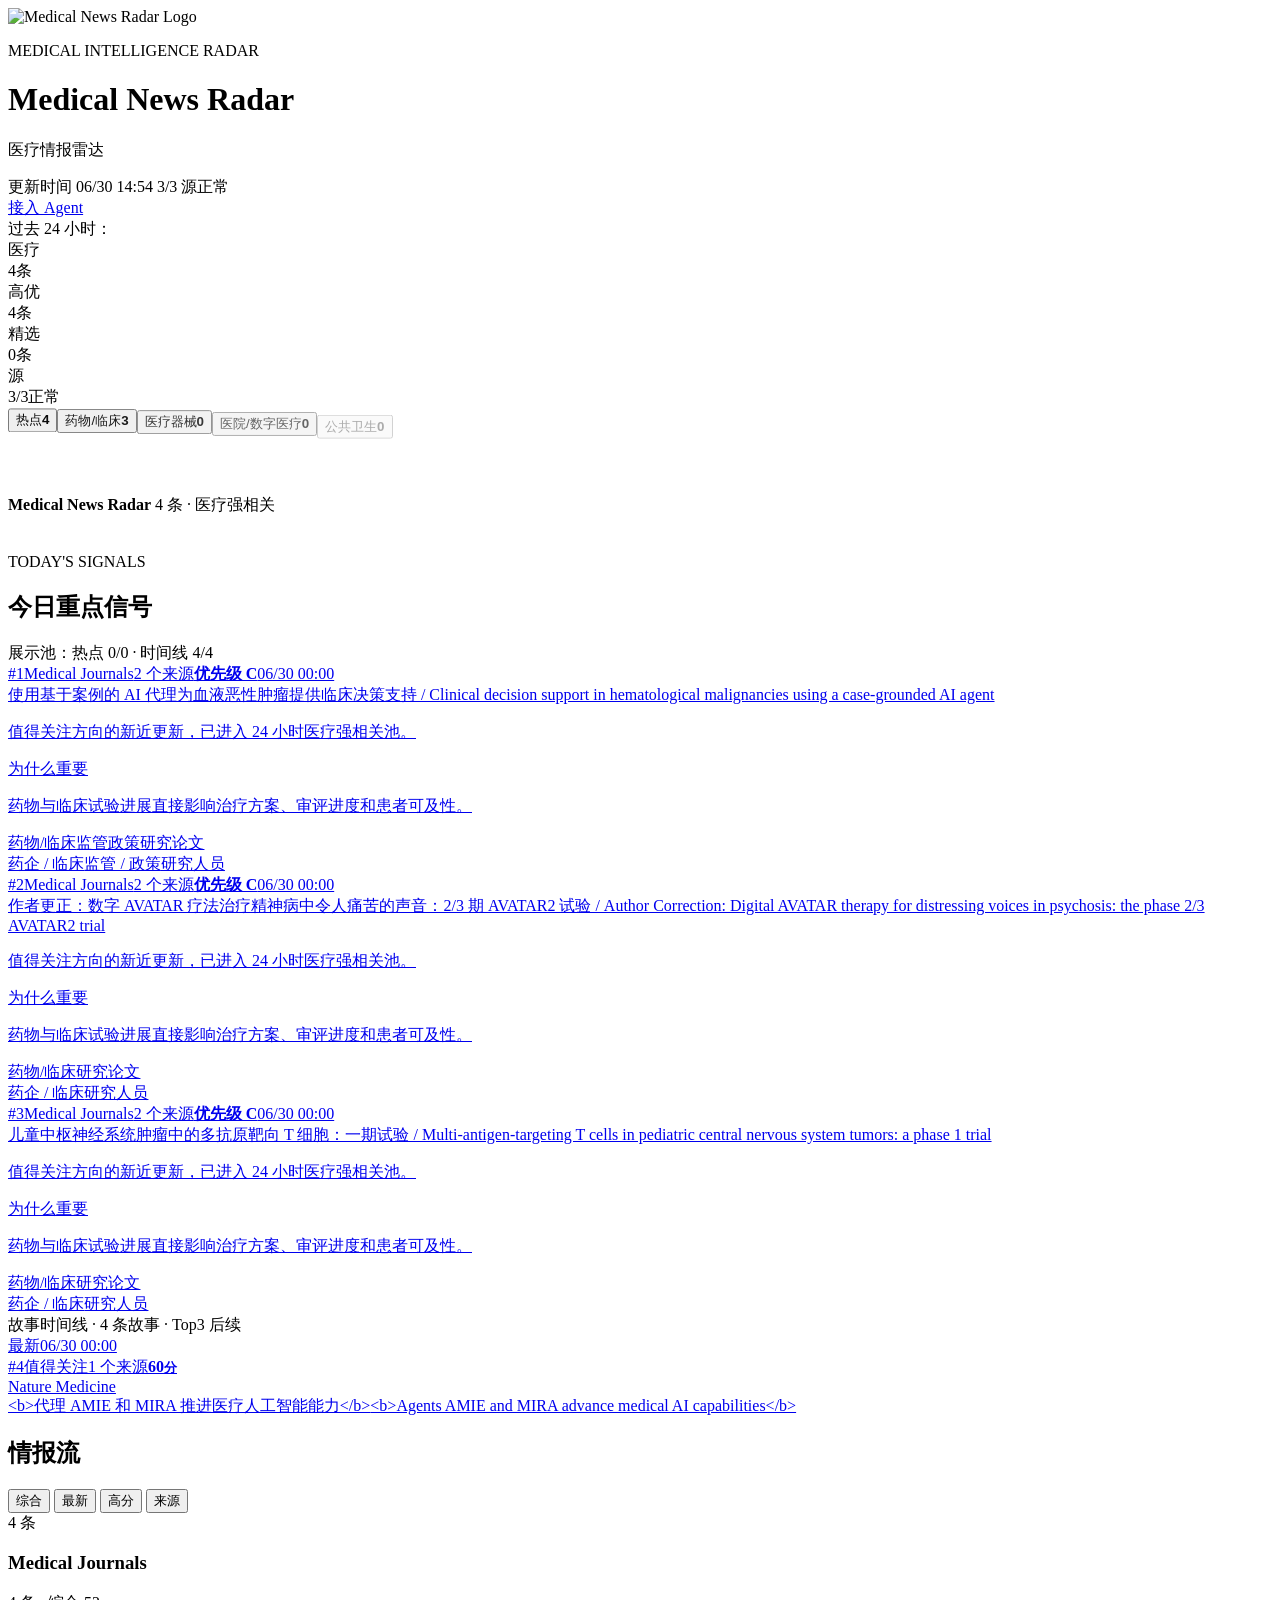
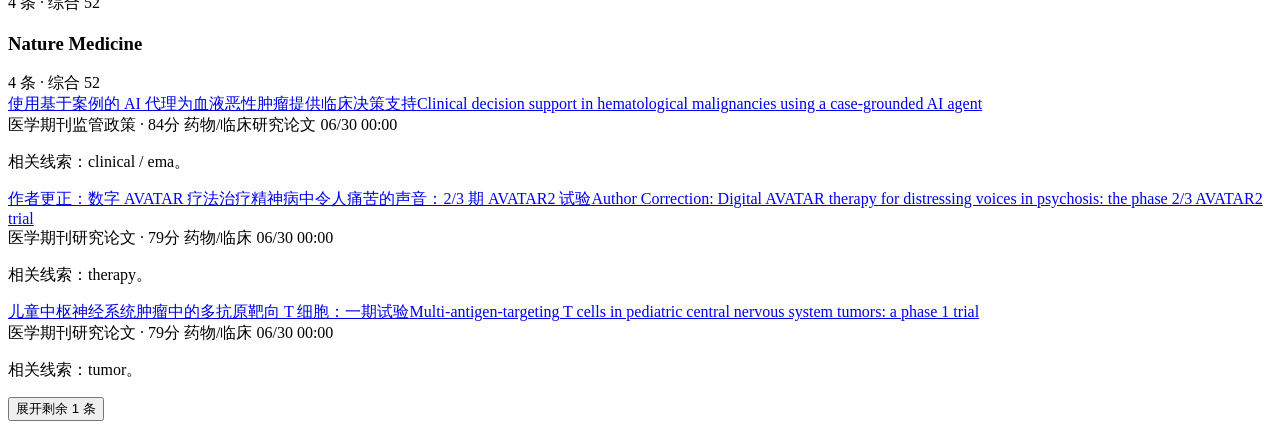
==== index.html @ fc6f3cad "feat: transform into Medical News Radar" ====
<!doctype html>
<html lang="zh-CN">
  <head>
    <meta charset="UTF-8" />
    <meta name="viewport" content="width=device-width, initial-scale=1.0" />
    <title>Medical News Radar｜24 小时医疗情报雷达</title>
    <meta
      name="description"
      content="自动整理过去 24 小时值得看的医疗、公共卫生、临床研究与行业动态；帮你从一堆信源里筛选出高价值医疗情报。"
    />
    <link rel="canonical" href="https://xavier9802.github.io/medical-news-radar/" />
    <meta property="og:title" content="Medical News Radar｜24 小时医疗情报雷达" />
    <meta
      property="og:description"
      content="自动整理过去 24 小时值得看的医疗、公共卫生、临床研究与行业动态；帮你从一堆信源里筛选出高价值医疗情报。"
    />
    <meta property="og:type" content="website" />
    <meta property="og:url" content="https://xavier9802.github.io/medical-news-radar/" />
    <meta property="og:site_name" content="Medical News Radar" />
    <meta name="application-name" content="Medical News Radar" />
    <meta name="theme-color" content="#f6f6f2" />
    <meta name="mobile-web-app-capable" content="yes" />
    <meta name="apple-mobile-web-app-title" content="Medical News Radar" />
    <meta name="apple-mobile-web-app-capable" content="yes" />
    <meta name="apple-mobile-web-app-status-bar-style" content="default" />
    <meta name="twitter:card" content="summary" />
    <meta name="twitter:title" content="Medical News Radar｜24 小时医疗情报雷达" />
    <meta
      name="twitter:description"
      content="自动整理过去 24 小时值得看的医疗、公共卫生、临床研究与行业动态；帮你从一堆信源里筛选出高价值医疗情报。"
    />
    <link rel="icon" href="./assets/logo.svg" type="image/svg+xml" />
    <link rel="icon" href="./assets/icons/favicon-32.png" sizes="32x32" type="image/png" />
    <link rel="apple-touch-icon" href="./assets/icons/apple-touch-icon.png" sizes="180x180" />
    <link rel="manifest" href="./site.webmanifest" />
    <link rel="stylesheet" href="./assets/styles.css?v=ui-polish-0626a" />
  </head>
  <body>
    <main class="shell">
      <header class="hero">
        <div class="hero-main">
          <div class="hero-headline">
            <img class="hero-logo" src="./assets/logo.svg" alt="Medical News Radar Logo" />
            <div>
              <p class="hero-tag">MEDICAL INTELLIGENCE RADAR</p>
              <h1>Medical News Radar</h1>
              <p class="hero-sub">医疗情报雷达</p>
            </div>
          </div>
        </div>
        <div class="hero-meta">
          <span class="updated-label">更新时间</span>
          <span class="updated" id="updatedAt">加载中...</span>
          <span class="source-status-pill" id="sourceStatusPill">源状态加载中</span>
          <div class="hero-links" aria-label="项目入口">
            <a
              class="hero-link"
              href="https://github.com/xavier9802/medical-news-radar"
              target="_blank"
              rel="noopener noreferrer"
            >接入 Agent</a>
          </div>
        </div>

        <section class="stats" id="stats"></section>

        <section class="section-nav-wrap" aria-label="内容栏目">
          <div class="section-tabs" id="sectionTabs" role="tablist" aria-label="医疗新闻栏目"></div>
          <div class="section-summary" id="sectionSummary">正在整理栏目...</div>
        </section>
      </header>

      <section class="primary-controls">
        <input id="searchInput" type="search" placeholder="搜索医疗信号 / 来源" />
        <div class="mode-hint" id="modeHint">医疗强相关</div>
      </section>

      <div class="sticky-summary-bar" aria-label="当前视图摘要">
        <strong>Medical News Radar</strong>
        <span id="stickySummaryText">正在整理 24 小时信号...</span>
      </div>

      <details class="advanced-panel">
        <summary>
          <span>高级筛选</span>
          <span class="advanced-summary" id="advancedSummary">加载中...</span>
        </summary>
        <div class="advanced-content">
          <div class="advanced-controls">
            <label class="field">
              <span>时间范围</span>
              <select id="timeRangeSelect" aria-label="时间范围">
                <option value="24h">过去 24 小时</option>
              </select>
            </label>
            <label class="field">
              <span>来源类型</span>
              <select id="sourceTypeSelect">
                <option value="">全部来源</option>
                <option value="official">官方 / 一手</option>
                <option value="media">精选媒体 / 期刊</option>
                <option value="community">社区 / 学术</option>
                <option value="rss">RSS / OPML</option>
                <option value="aggregate">聚合源</option>
                
                
              </select>
            </label>
            <label class="field">
              <span>内容类型</span>
              <select id="sectionSelect"></select>
            </label>
            <label class="field">
              <span>信号等级</span>
              <select id="signalLevelSelect">
                <option value="">全部信号</option>
                <option value="high">高优先级</option>
                <option value="curated">精选 / 官方</option>
                <option value="multi">多源验证</option>
              </select>
            </label>
            <label class="field">
              <span>具体来源</span>
              <select id="siteSelect">
                <option value="">全部站点</option>
              </select>
            </label>
            <div class="field">
              <span>医疗相关度</span>
              <div class="mode-switch">
                <button id="modeAiBtn" class="mode-btn active" type="button">医疗强相关</button>
                <button id="modeAllBtn" class="mode-btn" type="button">全量</button>
              </div>
            </div>
            <label id="allDedupeWrap" class="all-dedupe" for="allDedupeToggle">
              <input id="allDedupeToggle" type="checkbox" checked />
              <span class="all-dedupe-dot"></span>
              <span id="allDedupeLabel">去重开</span>
            </label>
          </div>
          <div class="source-health" id="sourceHealth">源状态加载中...</div>
          <details class="source-detail-panel">
            <summary>查看源状态详情</summary>
            <div class="source-health-details" id="sourceHealthDetails"></div>
            <section class="coverage-strip" id="coverageStrip" aria-label="Source coverage status"></section>
            <section class="source-status-table" id="sourceStatusTable" aria-label="源状态详情"></section>
            <section class="site-pills" id="sitePills"></section>
          </details>
        </div>
      </details>

      <section class="bole-picks-wrap" aria-label="今日 Top 3" id="bolePicksWrap">
        <div class="bole-picks-head">
          <div>
            <p class="section-eyebrow">TODAY'S SIGNALS</p>
            <h2 id="topStoriesTitle">今日重点信号</h2>
          </div>
          <div class="bole-head-tools">
            <div class="bole-view-toggle" id="boleViewToggle" hidden>
              <button id="boleHotBtn" class="mode-btn" type="button">当前热点</button>
              <button id="boleTimelineBtn" class="mode-btn" type="button">时间线</button>
            </div>
            <span id="bolePicksMeta">按评分排序</span>
          </div>
        </div>
        <div id="bolePicksList" class="bole-board"></div>
      </section>

      <section class="list-wrap">
        <div class="list-head">
          <h2 id="listTitle">全量医疗情报源</h2>
          <div class="list-head-tools">
            <div class="list-sort-tools" id="listSortTools" role="group" aria-label="全量列表排序">
              <button class="list-sort-btn active" type="button" data-sort="priority" title="综合来源权重、医疗相关度、新鲜度与信号强度">综合</button>
              <button class="list-sort-btn" type="button" data-sort="latest" title="按发布时间或发现时间倒序">最新</button>
              <button class="list-sort-btn" type="button" data-sort="ai" title="按高医疗相关度信号倒序">高分</button>
              <button class="list-sort-btn" type="button" data-sort="source" title="按来源聚合度整理">来源</button>
            </div>
            <span id="resultCount">0 条</span>
          </div>
        </div>
        <div id="newsList" class="news-list"></div>
      </section>

    </main>

    <template id="itemTpl">
      <article class="news-card">
        <a class="title" target="_blank" rel="noopener noreferrer"></a>
        <div class="meta-row">
          <span class="site"></span>
          <span class="category"></span>
          <span class="source"></span>
          <time class="time"></time>
        </div>
        <p class="news-summary"></p>
      </article>
    </template>

    <script src="https://cdn.jsdelivr.net/npm/gsap@3.13.0/dist/gsap.min.js" integrity="sha384-HOvlOYPIs/zjoIkWUGXkVmXsjr8GuZLV+Q+rcPwmJOVZVpvTSXQChiN4t9Euv9Vc" crossorigin="anonymous" defer></script>
    <script src="./assets/motion.js?v=ui-adjustment-0620a" defer></script>
    <script src="./assets/app.js?v=ui-polish-0626a" defer></script>
  </body>
</html>
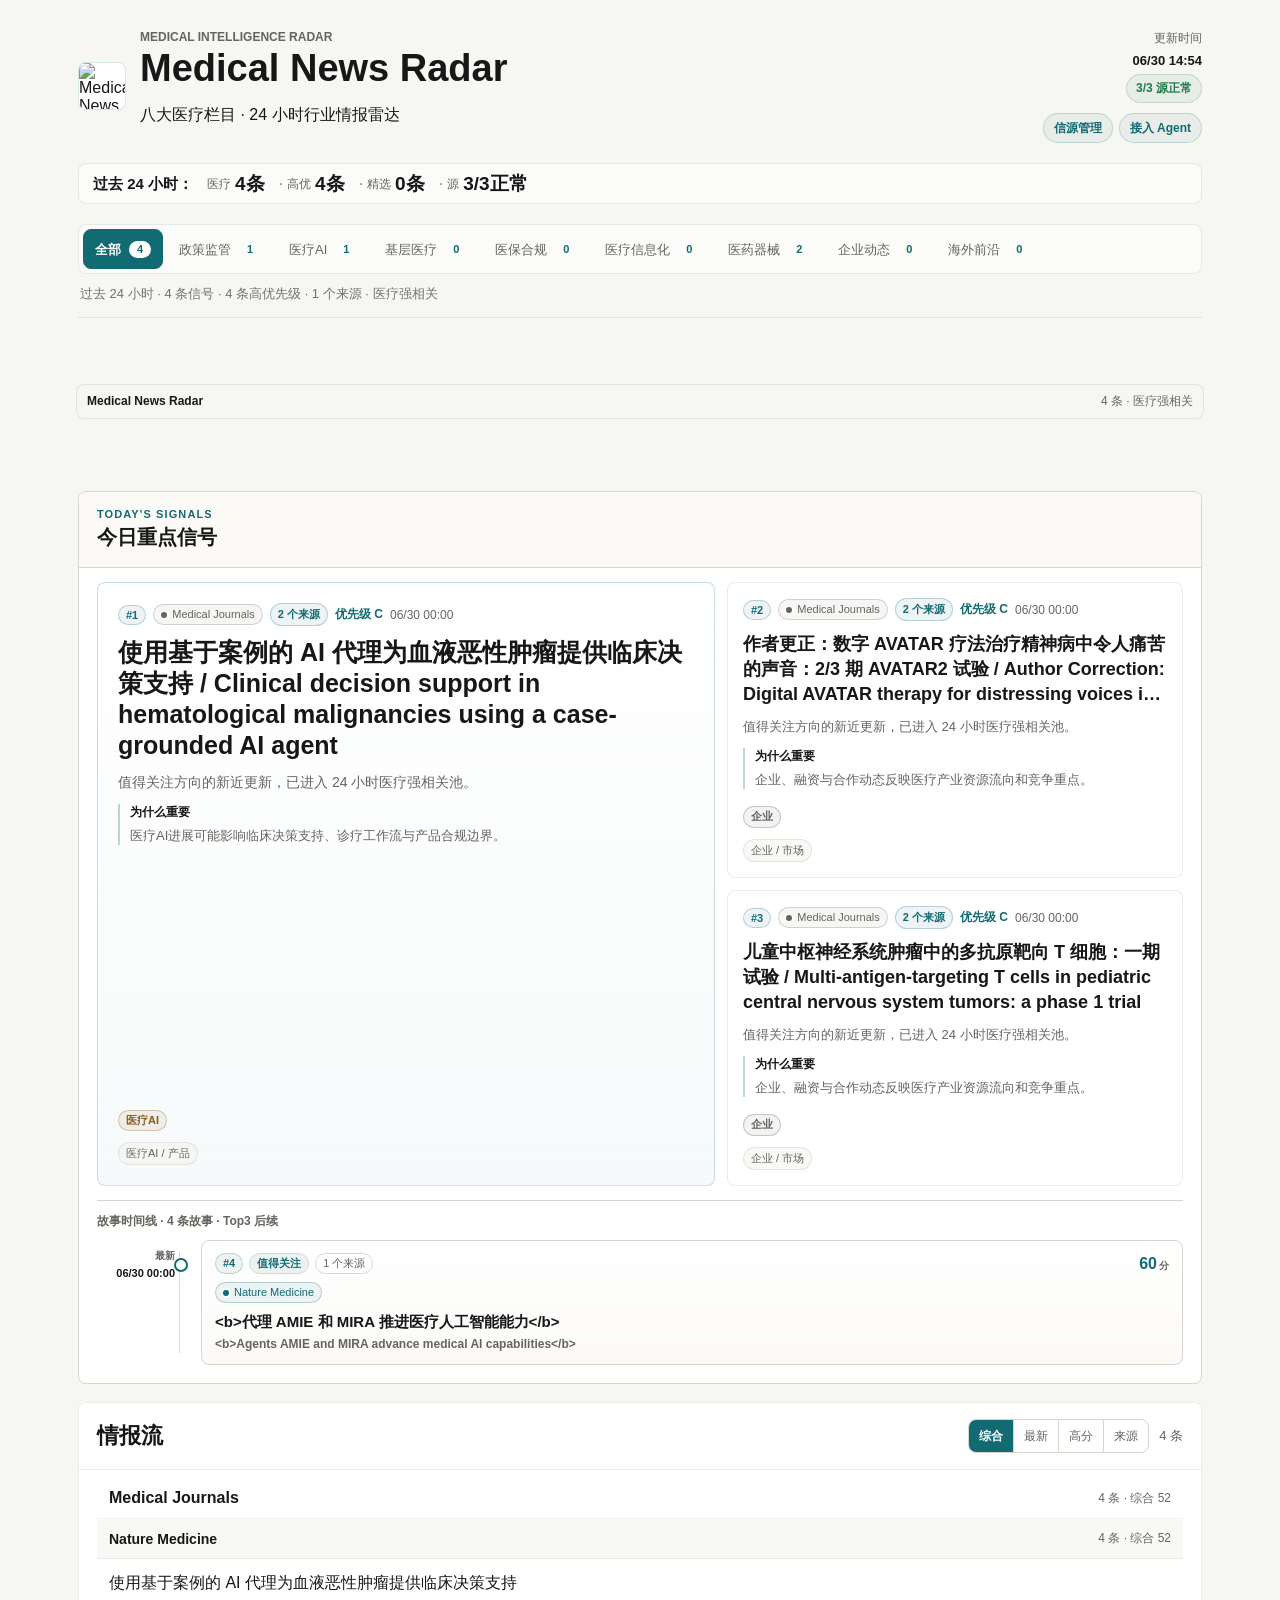
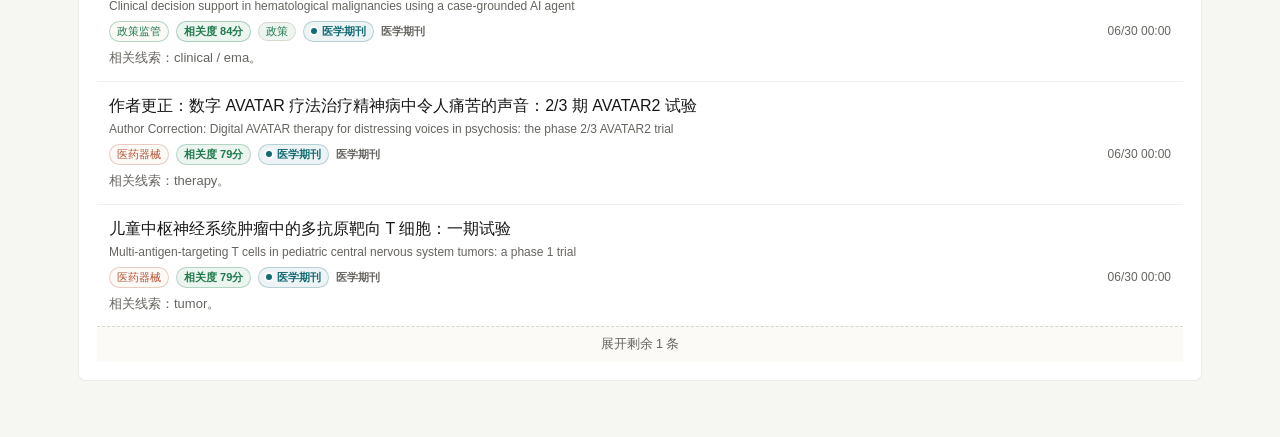
==== commit cf8c0c24: "feat: add source management page and medical navigation" ====
--- a/index.html
+++ b/index.html
@@ -44,7 +44,7 @@
             <div>
               <p class="hero-tag">MEDICAL INTELLIGENCE RADAR</p>
               <h1>Medical News Radar</h1>
-              <p class="hero-sub">医疗情报雷达</p>
+              <p class="hero-sub">八大医疗栏目 · 24 小时行业情报雷达</p>
             </div>
           </div>
         </div>
@@ -52,8 +52,9 @@
           <span class="updated-label">更新时间</span>
           <span class="updated" id="updatedAt">加载中...</span>
           <span class="source-status-pill" id="sourceStatusPill">源状态加载中</span>
-          <div class="hero-links" aria-label="项目入口">
-            <a
+          <div class="hero-links" aria-label="项目入口">
+            <a class="hero-link" href="./sources.html">信源管理</a>
+            <a
               class="hero-link"
               href="https://github.com/xavier9802/medical-news-radar"
               target="_blank"
@@ -199,6 +200,7 @@
 
     <script src="https://cdn.jsdelivr.net/npm/gsap@3.13.0/dist/gsap.min.js" integrity="sha384-HOvlOYPIs/zjoIkWUGXkVmXsjr8GuZLV+Q+rcPwmJOVZVpvTSXQChiN4t9Euv9Vc" crossorigin="anonymous" defer></script>
     <script src="./assets/motion.js?v=ui-adjustment-0620a" defer></script>
-    <script src="./assets/app.js?v=ui-polish-0626a" defer></script>
+    <script src="./assets/runtime-config.js?v=medical-source-v2" defer></script>
+    <script src="./assets/app.js?v=medical-source-v2" defer></script>
   </body>
 </html>
--- a/assets/styles.css
+++ b/assets/styles.css
@@ -0,0 +1,2863 @@
+:root {
+  --bg: #f6f6f2;
+  --bg-alt: #eeecea;
+  --surface: #ffffff;
+  --surface-soft: #fbfaf7;
+  --surface-alt: #f4f2ef;
+  --ink: #171717;
+  --ink-soft: #3f3d39;
+  --muted: #66645f;
+  --muted-soft: #8b8780;
+  --line: #d9d6ce;
+  --line-soft: rgba(23, 23, 23, 0.08);
+  --accent: #126a73;
+  --accent-warm: #b55231;
+  --good: #1f7a4d;
+  --warn: #9a6700;
+  --bad: #b42318;
+  --radius: 8px;
+}
+
+* {
+  box-sizing: border-box;
+}
+
+html,
+body {
+  margin: 0;
+  min-height: 100%;
+  font-family: -apple-system, BlinkMacSystemFont, "Segoe UI", "Noto Sans SC", "Microsoft YaHei", sans-serif;
+  color: var(--ink);
+  background: var(--bg);
+}
+
+button,
+input,
+select {
+  font: inherit;
+}
+
+button {
+  cursor: pointer;
+}
+
+.shell {
+  max-width: 1160px;
+  margin: 0 auto;
+  padding: 30px 18px 56px;
+}
+
+.hero {
+  display: grid;
+  grid-template-columns: minmax(0, 1fr) auto;
+  gap: 18px 28px;
+  padding-bottom: 14px;
+  border-bottom: 1px solid var(--line-soft);
+}
+
+.hero-main {
+  min-width: 0;
+}
+
+.hero-headline {
+  display: flex;
+  gap: 14px;
+  align-items: center;
+}
+
+.hero-headline > div {
+  min-width: 0;
+}
+
+.hero-logo {
+  width: 48px;
+  height: 48px;
+  border: 1px solid rgba(18, 106, 115, 0.16);
+  border-radius: var(--radius);
+  background: var(--surface);
+}
+
+.hero-tag {
+  margin: 0;
+  font-size: 12px;
+  letter-spacing: 0;
+  color: var(--muted);
+  font-weight: 720;
+}
+
+.hero h1 {
+  margin: 4px 0 0;
+  font-size: 38px;
+  line-height: 1.08;
+  overflow-wrap: break-word;
+}
+
+.hero-meta {
+  align-self: start;
+  display: grid;
+  gap: 6px;
+  min-width: 178px;
+  padding: 0;
+  border: 0;
+  border-radius: var(--radius);
+  background: transparent;
+  justify-items: end;
+  text-align: right;
+}
+
+.updated-label {
+  color: var(--muted);
+  font-size: 12px;
+}
+
+.updated {
+  color: var(--ink);
+  font-size: 13px;
+  font-weight: 700;
+}
+
+.source-status-pill {
+  display: inline-flex;
+  width: max-content;
+  max-width: 100%;
+  align-items: center;
+  gap: 6px;
+  border: 1px solid rgba(31, 122, 77, 0.18);
+  border-radius: 999px;
+  padding: 5px 9px;
+  color: var(--good);
+  background: rgba(31, 122, 77, 0.07);
+  font-size: 12px;
+  font-weight: 740;
+}
+
+.source-status-pill.warn {
+  color: var(--warn);
+  border-color: rgba(154, 103, 0, 0.22);
+  background: rgba(154, 103, 0, 0.08);
+}
+
+.source-status-pill.bad {
+  color: var(--bad);
+  border-color: rgba(180, 35, 24, 0.22);
+  background: rgba(180, 35, 24, 0.07);
+}
+
+.hero-links {
+  display: flex;
+  flex-wrap: wrap;
+  justify-content: flex-end;
+  gap: 6px;
+  margin-top: 4px;
+}
+
+.hero-link {
+  display: inline-flex;
+  align-items: center;
+  justify-content: center;
+  min-height: 30px;
+  border: 1px solid rgba(18, 106, 115, 0.2);
+  border-radius: 999px;
+  padding: 5px 10px;
+  color: var(--accent);
+  background: rgba(18, 106, 115, 0.06);
+  font-size: 12px;
+  font-weight: 740;
+  line-height: 1;
+  text-decoration: none;
+  white-space: nowrap;
+}
+
+.hero-link:hover {
+  border-color: rgba(18, 106, 115, 0.36);
+  background: rgba(18, 106, 115, 0.1);
+}
+
+.stats {
+  grid-column: 1 / -1;
+  display: flex;
+  min-width: 0;
+  flex-wrap: nowrap;
+  align-items: center;
+  gap: clamp(6px, 1.2vw, 14px);
+  margin-top: 2px;
+  border: 1px solid rgba(18, 106, 115, 0.12);
+  border-radius: var(--radius);
+  padding: 10px 14px;
+  background: rgba(255, 255, 255, 0.58);
+  overflow: hidden;
+  white-space: nowrap;
+}
+
+.section-nav-wrap {
+  grid-column: 1 / -1;
+  display: grid;
+  gap: 10px;
+  padding-top: 2px;
+}
+
+.section-tabs {
+  display: flex;
+  gap: 4px;
+  align-items: center;
+  overflow-x: auto;
+  scrollbar-width: none;
+  -webkit-overflow-scrolling: touch;
+  border: 1px solid var(--line-soft);
+  border-radius: var(--radius);
+  padding: 4px;
+  background: rgba(255, 255, 255, 0.52);
+}
+
+.section-tabs::-webkit-scrollbar {
+  display: none;
+}
+
+.section-tab {
+  flex: 0 0 auto;
+  min-height: 40px;
+  display: inline-flex;
+  align-items: center;
+  gap: 8px;
+  border: 1px solid transparent;
+  border-radius: var(--radius);
+  padding: 0 11px;
+  color: var(--muted);
+  background: transparent;
+  font-size: 13px;
+}
+
+.section-tab span,
+.section-tab strong {
+  line-height: 1;
+  white-space: nowrap;
+}
+
+.section-tab strong {
+  min-width: 22px;
+  border-radius: 999px;
+  padding: 3px 6px;
+  color: var(--accent);
+  background: transparent;
+  font-size: 11px;
+  text-align: center;
+}
+
+.section-tab.active {
+  color: #fff;
+  border-color: var(--accent);
+  background: var(--accent);
+  font-weight: 780;
+}
+
+.section-tab.active strong {
+  color: var(--accent);
+  background: #fff;
+}
+
+.section-summary {
+  min-width: 0;
+  border: 0;
+  border-radius: 0;
+  padding: 0 2px;
+  color: var(--muted);
+  background: transparent;
+  font-size: 13px;
+  line-height: 1.45;
+  overflow-wrap: anywhere;
+}
+
+.stat {
+  min-width: 0;
+  display: inline-flex;
+  flex: 0 1 auto;
+  align-items: center;
+  gap: 4px;
+  border: 0;
+  background: transparent;
+  border-radius: 0;
+  padding: 0;
+}
+
+.stat-prefix {
+  flex: 0 0 auto;
+  color: var(--ink);
+  font-size: clamp(13px, 1.35vw, 15px);
+  line-height: 1;
+  font-weight: 780;
+  white-space: nowrap;
+}
+
+.stat .k {
+  font-size: 12px;
+  line-height: 1;
+  color: var(--muted);
+  white-space: nowrap;
+}
+
+.stat .v {
+  margin-top: 0;
+  font-size: clamp(15px, 1.65vw, 19px);
+  line-height: 1;
+  font-weight: 820;
+  font-variant-numeric: tabular-nums;
+  white-space: nowrap;
+}
+
+.stat + .stat::before {
+  content: "·";
+  color: var(--muted-soft);
+  margin-right: 0;
+}
+
+.coverage-strip {
+  grid-column: 1 / -1;
+  display: grid;
+  grid-template-columns: repeat(3, minmax(0, 1fr));
+  gap: 8px;
+  padding: 0 12px 12px;
+}
+
+.coverage-card {
+  min-width: 0;
+  display: grid;
+  gap: 4px;
+  border: 1px solid var(--line);
+  border-radius: var(--radius);
+  padding: 10px 11px;
+  background: var(--surface-soft);
+}
+
+.coverage-card strong {
+  min-width: 0;
+  color: var(--ink);
+  font-size: 17px;
+  line-height: 1.15;
+  overflow-wrap: anywhere;
+}
+
+.coverage-label,
+.coverage-meta {
+  min-width: 0;
+  color: var(--muted);
+  font-size: 11px;
+  line-height: 1.3;
+  overflow-wrap: anywhere;
+}
+
+.coverage-card.ok strong {
+  color: var(--good);
+}
+
+.coverage-card.warn strong {
+  color: var(--warn);
+}
+
+.coverage-card.signal {
+  border-color: rgba(18, 106, 115, 0.3);
+}
+
+.coverage-card.official {
+  border-color: rgba(31, 122, 77, 0.28);
+}
+
+.coverage-card.builders {
+  border-color: rgba(181, 82, 49, 0.32);
+}
+
+.coverage-card.creator {
+  border-color: rgba(135, 72, 96, 0.3);
+}
+
+.coverage-card.aggregate {
+  border-color: rgba(102, 100, 95, 0.32);
+}
+
+.coverage-card.private {
+  border-color: rgba(154, 103, 0, 0.3);
+}
+
+.primary-controls {
+  margin-top: 14px;
+  display: grid;
+  grid-template-columns: minmax(0, 1fr) auto;
+  gap: 12px;
+  align-items: center;
+}
+
+input,
+select {
+  width: 100%;
+  border: 1px solid var(--line);
+  background: var(--surface);
+  color: var(--ink);
+  border-radius: var(--radius);
+  padding: 11px 12px;
+  font-size: 14px;
+}
+
+input:focus,
+select:focus,
+button:focus-visible,
+summary:focus-visible {
+  outline: 2px solid rgba(18, 106, 115, 0.35);
+  outline-offset: 2px;
+}
+
+.mode-hint {
+  color: var(--muted);
+  font-size: 13px;
+  white-space: nowrap;
+}
+
+.sticky-summary-bar {
+  position: sticky;
+  z-index: 9;
+  top: 0;
+  display: flex;
+  min-width: 0;
+  align-items: center;
+  justify-content: space-between;
+  gap: 12px;
+  margin: 12px -2px 0;
+  border: 1px solid rgba(23, 23, 23, 0.08);
+  border-radius: var(--radius);
+  padding: 8px 10px;
+  color: var(--muted);
+  background: rgba(246, 246, 242, 0.88);
+  backdrop-filter: blur(12px);
+  font-size: 12px;
+}
+
+.sticky-summary-bar strong {
+  flex: 0 0 auto;
+  color: var(--ink);
+  font-size: 12px;
+}
+
+.sticky-summary-bar span {
+  min-width: 0;
+  overflow: hidden;
+  text-align: right;
+  text-overflow: ellipsis;
+  white-space: nowrap;
+}
+
+.advanced-panel {
+  margin-top: 12px;
+  border: 1px solid rgba(23, 23, 23, 0.08);
+  border-radius: var(--radius);
+  background: rgba(251, 250, 247, 0.66);
+}
+
+.advanced-panel > summary {
+  position: relative;
+  display: flex;
+  justify-content: space-between;
+  gap: 12px;
+  align-items: center;
+  padding: 11px 14px 11px 40px;
+  color: var(--ink);
+  font-size: 14px;
+  font-weight: 700;
+  list-style: none;
+  cursor: pointer;
+}
+
+.advanced-panel:not([open]) > summary {
+  color: var(--muted);
+  font-weight: 650;
+}
+
+.advanced-panel > summary::-webkit-details-marker {
+  display: none;
+}
+
+.advanced-panel > summary::before {
+  content: "+";
+  width: 18px;
+  height: 18px;
+  position: absolute;
+  left: 14px;
+  top: 50%;
+  transform: translateY(-50%);
+  display: grid;
+  place-items: center;
+  border: 1px solid var(--line);
+  border-radius: 50%;
+  color: var(--muted);
+  font-weight: 700;
+}
+
+.advanced-panel > summary > span:first-child {
+  min-width: 0;
+}
+
+.advanced-panel[open] > summary::before {
+  content: "-";
+}
+
+.advanced-summary {
+  color: var(--muted);
+  font-size: 12px;
+  font-weight: 400;
+  white-space: nowrap;
+}
+
+.advanced-content {
+  display: grid;
+  gap: 14px;
+  padding: 0 14px 14px;
+  border-top: 1px solid var(--line-soft);
+}
+
+.advanced-controls {
+  display: grid;
+  grid-template-columns: repeat(4, minmax(0, 1fr));
+  gap: 10px;
+  align-items: end;
+  padding-top: 14px;
+}
+
+.field {
+  display: grid;
+  gap: 6px;
+  color: var(--muted);
+  font-size: 12px;
+}
+
+.mode-switch {
+  display: inline-flex;
+  border: 1px solid var(--line);
+  border-radius: var(--radius);
+  overflow: hidden;
+  background: var(--surface-soft);
+}
+
+.mode-btn {
+  min-height: 40px;
+  border: 0;
+  border-left: 1px solid var(--line);
+  background: transparent;
+  color: var(--muted);
+  padding: 0 13px;
+  font-size: 13px;
+}
+
+.mode-btn:first-child {
+  border-left: 0;
+}
+
+.mode-btn.active {
+  background: var(--accent);
+  color: #fff;
+  font-weight: 700;
+}
+
+.all-dedupe {
+  display: none;
+  min-height: 40px;
+  align-items: center;
+  gap: 8px;
+  border: 1px solid var(--line);
+  border-radius: var(--radius);
+  padding: 0 12px;
+  font-size: 13px;
+  color: var(--muted);
+  background: var(--surface-soft);
+  cursor: pointer;
+  user-select: none;
+}
+
+.all-dedupe.show {
+  display: inline-flex;
+}
+
+.all-dedupe input {
+  position: absolute;
+  opacity: 0;
+  width: 0;
+  height: 0;
+}
+
+.all-dedupe-dot {
+  width: 12px;
+  height: 12px;
+  border-radius: 50%;
+  border: 1px solid rgba(23, 23, 23, 0.25);
+  background: rgba(23, 23, 23, 0.16);
+}
+
+.all-dedupe input:checked + .all-dedupe-dot {
+  border-color: rgba(18, 106, 115, 0.65);
+  background: var(--accent);
+}
+
+.source-health {
+  display: grid;
+  gap: 10px;
+}
+
+.source-health-summary {
+  display: flex;
+  min-width: 0;
+  align-items: center;
+  justify-content: space-between;
+  gap: 12px;
+  border: 1px solid rgba(31, 122, 77, 0.16);
+  border-radius: var(--radius);
+  padding: 11px 12px;
+  color: var(--muted);
+  background: rgba(31, 122, 77, 0.05);
+  font-size: 13px;
+  line-height: 1.4;
+}
+
+.source-health-summary strong {
+  color: var(--good);
+  font-size: 15px;
+}
+
+.source-health-summary.warn {
+  border-color: rgba(154, 103, 0, 0.2);
+  background: rgba(154, 103, 0, 0.07);
+}
+
+.source-health-summary.warn strong {
+  color: var(--warn);
+}
+
+.source-health-summary.bad {
+  border-color: rgba(180, 35, 24, 0.22);
+  background: rgba(180, 35, 24, 0.06);
+}
+
+.source-health-summary.bad strong {
+  color: var(--bad);
+}
+
+.source-detail-panel {
+  border: 1px solid var(--line-soft);
+  border-radius: var(--radius);
+  background: rgba(255, 255, 255, 0.48);
+  overflow: hidden;
+}
+
+.source-detail-panel > summary {
+  display: flex;
+  align-items: center;
+  justify-content: space-between;
+  gap: 10px;
+  padding: 10px 12px;
+  color: var(--accent);
+  font-size: 13px;
+  font-weight: 760;
+  cursor: pointer;
+  list-style: none;
+}
+
+.source-detail-panel > summary::-webkit-details-marker {
+  display: none;
+}
+
+.source-detail-panel > summary::after {
+  content: "+";
+  color: var(--muted);
+  font-weight: 800;
+}
+
+.source-detail-panel[open] > summary::after {
+  content: "-";
+}
+
+.source-health-details {
+  display: grid;
+  gap: 10px;
+  padding: 0 12px 12px;
+}
+
+.health-grid {
+  display: grid;
+  grid-template-columns: repeat(6, minmax(0, 1fr));
+  gap: 8px;
+}
+
+.health-metric {
+  display: grid;
+  gap: 3px;
+  min-width: 0;
+  border: 1px solid var(--line);
+  border-radius: var(--radius);
+  padding: 9px 10px;
+  background: var(--surface-soft);
+}
+
+.health-metric-button {
+  width: 100%;
+  color: inherit;
+  font: inherit;
+  text-align: left;
+  cursor: pointer;
+}
+
+.health-metric-button:hover,
+.health-metric-button:focus-visible {
+  border-color: var(--accent);
+  outline: none;
+}
+
+.health-metric strong {
+  font-size: 18px;
+}
+
+.health-label {
+  color: var(--muted);
+  font-size: 12px;
+}
+
+.health-metric.ok strong {
+  color: var(--good);
+}
+
+.health-metric.warn strong {
+  color: var(--warn);
+}
+
+.health-metric.bad strong {
+  color: var(--bad);
+}
+
+.health-empty,
+.health-ok {
+  border: 1px dashed var(--line);
+  border-radius: var(--radius);
+  padding: 10px 12px;
+  color: var(--muted);
+  font-size: 13px;
+}
+
+.health-ok {
+  color: var(--good);
+  border-style: solid;
+  background: rgba(31, 122, 77, 0.06);
+}
+
+.health-issues {
+  display: grid;
+  gap: 8px;
+}
+
+.health-author-list {
+  border: 1px solid var(--line);
+  border-radius: var(--radius);
+  padding: 10px 12px;
+  background: var(--surface-soft);
+}
+
+.health-author-list-title {
+  font-size: 13px;
+  font-weight: 700;
+}
+
+.health-author-list-meta {
+  margin-top: 3px;
+  color: var(--muted);
+  font-size: 12px;
+}
+
+.health-author-list-items {
+  display: flex;
+  max-height: 220px;
+  margin-top: 9px;
+  gap: 6px;
+  overflow: auto;
+  flex-wrap: wrap;
+  align-content: flex-start;
+}
+
+.health-author-list-items button {
+  border: 1px solid var(--line);
+  border-radius: 999px;
+  padding: 3px 7px;
+  color: var(--ink-soft);
+  background: var(--surface);
+  font: inherit;
+  font-size: 12px;
+  line-height: 1.25;
+  cursor: pointer;
+}
+
+.health-author-list-items button:hover,
+.health-author-list-items button:focus-visible {
+  border-color: var(--accent);
+  color: var(--accent);
+  outline: none;
+}
+
+.health-issue {
+  border: 1px solid rgba(180, 35, 24, 0.22);
+  border-radius: var(--radius);
+  padding: 10px 12px;
+  background: rgba(180, 35, 24, 0.04);
+}
+
+.health-issue-title {
+  color: var(--bad);
+  font-size: 13px;
+  font-weight: 700;
+}
+
+.health-issue ul {
+  margin: 7px 0 0;
+  padding-left: 18px;
+  color: var(--muted);
+  font-size: 12px;
+  line-height: 1.45;
+}
+
+.source-status-table {
+  padding: 0 12px 12px;
+}
+
+.source-table {
+  display: grid;
+  border: 1px solid var(--line-soft);
+  border-radius: var(--radius);
+  overflow: hidden;
+  background: var(--surface);
+}
+
+.source-table-row {
+  display: grid;
+  grid-template-columns: minmax(160px, 1.4fr) minmax(96px, 0.8fr) minmax(64px, 0.5fr) minmax(56px, 0.4fr);
+  gap: 10px;
+  align-items: center;
+  border-top: 1px solid var(--line-soft);
+  padding: 9px 10px;
+  color: var(--muted);
+  font-size: 12px;
+}
+
+.source-table-row:first-child {
+  border-top: 0;
+}
+
+.source-table-head {
+  color: var(--ink-soft);
+  background: rgba(246, 246, 242, 0.74);
+  font-weight: 780;
+}
+
+.source-table-row span {
+  min-width: 0;
+  overflow: hidden;
+  text-overflow: ellipsis;
+  white-space: nowrap;
+}
+
+.source-table-row .ok {
+  color: var(--good);
+  font-weight: 760;
+}
+
+.source-table-row .bad {
+  color: var(--bad);
+  font-weight: 760;
+}
+
+.site-pills {
+  display: flex;
+  flex-wrap: wrap;
+  gap: 8px;
+  padding: 0 12px 12px;
+}
+
+.pill {
+  border: 1px solid var(--line);
+  background: var(--surface-soft);
+  color: var(--ink);
+  border-radius: 999px;
+  padding: 6px 11px;
+  cursor: pointer;
+  font-size: 12px;
+}
+
+.pill.active {
+  background: rgba(18, 106, 115, 0.11);
+  border-color: rgba(18, 106, 115, 0.5);
+  color: var(--accent);
+  font-weight: 700;
+}
+
+.bole-picks-wrap,
+.list-wrap,
+.waytoagi-wrap {
+  margin-top: 18px;
+  border: 1px solid var(--line-soft);
+  border-radius: var(--radius);
+  background: var(--surface);
+  overflow: hidden;
+}
+
+.list-wrap {
+  background: var(--surface);
+}
+
+/* 双色交替：WaytoAGI 版块用深一档的底色，与伯乐精选 / AI信号流形成节奏感 */
+.waytoagi-wrap {
+  background: var(--bg-alt);
+  border-color: rgba(23, 23, 23, 0.12);
+}
+
+.bole-picks-head,
+.list-head,
+.waytoagi-head {
+  padding: 16px 18px;
+  display: flex;
+  flex-wrap: nowrap;
+  justify-content: space-between;
+  align-items: center;
+  gap: 12px;
+  border-bottom: 1px solid var(--line-soft);
+  background: var(--surface);
+}
+
+/* WaytoAGI header 用对应的深档底色 */
+.waytoagi-head {
+  background: var(--surface-alt);
+  border-bottom-color: rgba(23, 23, 23, 0.1);
+}
+
+.bole-picks-head h2,
+.list-head h2,
+.waytoagi-head h2 {
+  margin: 0;
+  font-size: 22px;
+}
+
+#bolePicksMeta,
+#resultCount,
+#waytoagiUpdatedAt {
+  color: var(--muted);
+  font-size: 13px;
+  white-space: nowrap;
+}
+
+#bolePicksMeta {
+  display: none;
+}
+
+.list-head-tools {
+  display: flex;
+  align-items: center;
+  justify-content: flex-end;
+  gap: 10px;
+  min-width: 0;
+  flex-wrap: wrap;
+}
+
+.list-sort-tools {
+  display: inline-flex;
+  max-width: 100%;
+  border: 1px solid var(--line);
+  border-radius: var(--radius);
+  overflow: hidden;
+  background: var(--surface);
+}
+
+.list-sort-btn {
+  min-height: 32px;
+  border: 0;
+  border-left: 1px solid var(--line);
+  padding: 0 10px;
+  background: transparent;
+  color: var(--muted);
+  cursor: pointer;
+  font-size: 12px;
+  white-space: nowrap;
+}
+
+.list-sort-btn:first-child {
+  border-left: 0;
+}
+
+.list-sort-btn.active {
+  background: var(--accent);
+  color: #fff;
+  font-weight: 780;
+}
+
+.section-eyebrow {
+  margin: 0 0 4px;
+  color: var(--accent);
+  font-size: 11px;
+  font-weight: 800;
+  letter-spacing: 0.1em;
+}
+
+.bole-picks-wrap {
+  position: relative;
+  border-color: var(--line);
+  background: var(--surface);
+  box-shadow: none;
+}
+
+.bole-picks-head {
+  position: relative;
+  border-bottom-color: var(--line);
+  background: var(--surface-soft);
+}
+
+.bole-picks-head > div:first-child {
+  flex: 0 0 auto;
+  min-width: max-content;
+}
+
+.bole-picks-head h2 {
+  font-size: 20px;
+  letter-spacing: 0;
+  white-space: nowrap;
+}
+
+.bole-head-tools {
+  display: flex;
+  align-items: center;
+  gap: 10px;
+  min-width: 0;
+  flex-wrap: nowrap;
+  justify-content: flex-end;
+  flex: 1 1 auto;
+  overflow: hidden;
+}
+
+.bole-view-toggle {
+  flex: 0 0 auto;
+  display: flex;
+  border: 1px solid var(--line);
+  border-radius: var(--radius);
+  overflow: hidden;
+  background: var(--surface);
+}
+
+.bole-view-toggle .mode-btn {
+  min-height: 32px;
+  font-size: 12.5px;
+  cursor: pointer;
+}
+
+.bole-view-toggle[hidden] {
+  display: none;
+}
+
+.bole-more-btn,
+.list-more-btn {
+  display: block;
+  width: calc(100% - 32px);
+  margin: 0 16px 16px;
+  border: 1px solid var(--line);
+  border-radius: var(--radius);
+  background: var(--surface);
+  color: var(--accent);
+  cursor: pointer;
+  font-size: 13px;
+  font-weight: 760;
+  min-height: 38px;
+}
+
+.bole-more-btn:hover,
+.list-more-btn:hover {
+  border-color: rgba(18, 106, 115, 0.38);
+  background: rgba(18, 106, 115, 0.06);
+}
+
+.list-more-btn {
+  margin-top: 12px;
+}
+
+.bole-board {
+  display: grid;
+  grid-template-columns: minmax(320px, 1.02fr) minmax(360px, 0.98fr);
+  gap: 12px;
+  padding: 14px 16px 16px;
+}
+
+.bole-lead-wrap {
+  position: relative;
+  min-width: 0;
+}
+
+.bole-ribbon {
+  position: absolute;
+  z-index: 2;
+  top: 12px;
+  left: 12px;
+  border: 1px solid rgba(18, 106, 115, 0.22);
+  border-radius: 999px;
+  padding: 4px 8px;
+  color: var(--accent);
+  background: rgba(255, 255, 255, 0.9);
+  font-size: 11px;
+  font-weight: 800;
+}
+
+.bole-lead-card {
+  min-height: 220px;
+  height: 100%;
+  display: grid;
+  align-content: start;
+  gap: 12px;
+  padding: 72px 18px 18px;
+  border: 1px solid rgba(18, 106, 115, 0.2);
+  border-radius: var(--radius);
+  color: var(--ink);
+  text-decoration: none;
+  background: linear-gradient(180deg, #ffffff 0%, var(--surface-soft) 100%);
+  transition: border-color 180ms ease, background 180ms ease;
+}
+
+.bole-lead-card:hover {
+  border-color: rgba(18, 106, 115, 0.5);
+  background: #fff;
+}
+
+.bole-lead-top {
+  position: absolute;
+  top: 13px;
+  right: 13px;
+  left: 13px;
+  display: flex;
+  justify-content: space-between;
+  gap: 12px;
+  align-items: flex-start;
+}
+
+.bole-kicker {
+  max-width: calc(100% - 76px);
+  color: var(--muted);
+  font-size: 12px;
+  line-height: 1.35;
+}
+
+.bole-score-orb {
+  width: 58px;
+  height: 58px;
+  flex: 0 0 auto;
+  display: grid;
+  place-items: center;
+  border: 1px solid rgba(18, 106, 115, 0.24);
+  border-radius: 50%;
+  color: var(--accent);
+  background: rgba(18, 106, 115, 0.08);
+}
+
+.bole-score-orb span {
+  margin-top: 6px;
+  font-size: 20px;
+  line-height: 1;
+  font-weight: 900;
+}
+
+.bole-score-orb small {
+  margin-top: -13px;
+  font-size: 10px;
+  opacity: 0.82;
+}
+
+.bole-lead-title {
+  max-width: 96%;
+  font-size: clamp(21px, 2.35vw, 28px);
+  line-height: 1.2;
+  letter-spacing: -0.035em;
+  font-weight: 820;
+  overflow-wrap: anywhere;
+}
+
+.bole-lead-reason {
+  max-width: 76ch;
+  color: var(--muted);
+  font-size: 13px;
+  line-height: 1.5;
+}
+
+.bole-lead-foot {
+  display: flex;
+  flex-wrap: wrap;
+  gap: 7px;
+}
+
+.bole-lead-foot span,
+.bole-row-meta > span,
+.bole-row-meta > strong {
+  border: 1px solid var(--line);
+  border-radius: 999px;
+  padding: 3px 7px;
+  background: var(--surface);
+  color: var(--muted);
+  font-size: 11px;
+  line-height: 1.2;
+}
+
+.bole-side-list {
+  position: relative;
+  display: grid;
+  gap: 8px;
+  min-width: 0;
+}
+
+.bole-side-list::before {
+  content: "";
+  position: absolute;
+  top: 8px;
+  bottom: 8px;
+  left: 76px;
+  width: 1px;
+  background: rgba(18, 106, 115, 0.22);
+}
+
+.bole-row {
+  position: relative;
+  display: grid;
+  grid-template-columns: 62px minmax(0, 1fr);
+  gap: 22px;
+  align-items: stretch;
+  color: var(--ink);
+  text-decoration: none;
+}
+
+.bole-row::before {
+  content: "";
+  position: absolute;
+  left: 72px;
+  top: 18px;
+  z-index: 1;
+  width: 9px;
+  height: 9px;
+  border: 2px solid var(--accent);
+  border-radius: 50%;
+  background: var(--surface);
+}
+
+.bole-row-time {
+  padding-top: 11px;
+  color: var(--muted);
+  font-size: 11px;
+  line-height: 1.25;
+  text-align: right;
+}
+
+.bole-row-body {
+  min-width: 0;
+  display: grid;
+  gap: 6px;
+  border: 1px solid var(--line);
+  border-radius: var(--radius);
+  padding: 10px 11px;
+  background: var(--surface-soft);
+  transition: border-color 160ms ease, background 160ms ease;
+}
+
+.bole-row:hover .bole-row-body {
+  border-color: rgba(18, 106, 115, 0.42);
+  background: #fff;
+}
+
+.bole-row-meta {
+  display: flex;
+  flex-wrap: wrap;
+  gap: 6px;
+  align-items: center;
+}
+
+.bole-row-meta > strong {
+  color: var(--accent);
+  background: rgba(18, 106, 115, 0.08);
+}
+
+.bole-row-meta .source-hit {
+  font-weight: 720;
+}
+
+.bole-row-title {
+  color: var(--ink);
+  font-size: 14px;
+  font-weight: 760;
+  line-height: 1.42;
+  overflow-wrap: anywhere;
+}
+
+.bole-row-reason {
+  color: var(--muted);
+  font-size: 12px;
+  line-height: 1.4;
+  overflow: hidden;
+  display: -webkit-box;
+  -webkit-line-clamp: 1;
+  -webkit-box-orient: vertical;
+}
+
+.bole-empty {
+  grid-column: 1 / -1;
+  border: 1px dashed var(--line);
+  border-radius: var(--radius);
+  padding: 14px;
+  color: var(--muted);
+  font-size: 13px;
+}
+
+.bole-board {
+  display: block;
+  padding: 12px 16px 16px;
+}
+
+.top-stories-grid {
+  display: grid;
+  grid-template-columns: minmax(0, 1.15fr) minmax(300px, 0.85fr);
+  gap: 12px;
+  align-items: stretch;
+  padding: 14px 18px 18px;
+}
+
+.top-stories-grid > .top-story-card.lead {
+  grid-row: span 2;
+}
+
+.bole-story-panel {
+  grid-column: 1 / -1;
+  display: grid;
+  gap: 10px;
+  margin-top: 2px;
+  border-top: 1px solid var(--line);
+  padding-top: 12px;
+}
+
+.bole-story-panel-head {
+  color: var(--muted);
+  font-size: 12px;
+  font-weight: 760;
+}
+
+.top-story-card {
+  position: relative;
+  min-width: 0;
+  display: flex;
+  flex-direction: column;
+  gap: 11px;
+  min-height: 0;
+  border: 1px solid var(--line-soft);
+  border-radius: var(--radius);
+  padding: 15px;
+  color: var(--ink);
+  background: #fff;
+  text-decoration: none;
+  transition: border-color 160ms ease, background 160ms ease, transform 0.18s ease, box-shadow 0.18s ease;
+}
+
+.top-story-card.lead {
+  min-height: 350px;
+  padding: 20px;
+  border-color: rgba(18, 106, 115, 0.22);
+  background: linear-gradient(180deg, #fff 0%, rgba(18, 106, 115, 0.035) 100%);
+}
+
+.top-story-card:hover {
+  border-color: rgba(18, 106, 115, 0.42);
+  background: #fff;
+}
+
+.top-rank,
+.source-count {
+  width: max-content;
+  border: 1px solid rgba(18, 106, 115, 0.26);
+  border-radius: 999px;
+  padding: 3px 7px;
+  color: var(--accent);
+  background: rgba(18, 106, 115, 0.07);
+  font-size: 11px;
+  font-weight: 840;
+}
+
+.intel-meta,
+.intel-card-meta {
+  display: flex;
+  flex-wrap: wrap;
+  gap: 7px;
+  align-items: center;
+  color: var(--muted);
+  font-size: 12px;
+}
+
+.intel-meta strong,
+.intel-score {
+  color: var(--accent);
+}
+
+.intel-meta .source-chip {
+  border: 1px solid var(--line);
+  border-radius: 999px;
+  padding: 3px 7px;
+  background: rgba(255, 255, 255, 0.72);
+  font-size: 11px;
+  line-height: 1.25;
+}
+
+.top-story-title,
+.intel-title {
+  color: var(--ink);
+  font-weight: 790;
+  line-height: 1.38;
+  letter-spacing: 0;
+  overflow-wrap: anywhere;
+}
+
+.top-story-title {
+  display: -webkit-box;
+  font-size: 18px;
+  min-height: 0;
+  overflow: hidden;
+  -webkit-line-clamp: 3;
+  -webkit-box-orient: vertical;
+}
+
+.top-story-card.lead .top-story-title {
+  font-size: 25px;
+  line-height: 1.24;
+  -webkit-line-clamp: 4;
+}
+
+.top-story-summary,
+.intel-reason {
+  margin: 0;
+  color: var(--muted);
+  font-size: 13px;
+  line-height: 1.48;
+  overflow-wrap: anywhere;
+}
+
+.top-story-summary {
+  display: -webkit-box;
+  min-height: 0;
+  overflow: hidden;
+  -webkit-line-clamp: 2;
+  -webkit-box-orient: vertical;
+}
+
+.top-story-card.lead .top-story-summary {
+  font-size: 14px;
+  -webkit-line-clamp: 3;
+}
+
+.top-story-why {
+  display: grid;
+  gap: 5px;
+  border-left: 2px solid rgba(18, 106, 115, 0.28);
+  padding-left: 10px;
+}
+
+.top-story-why span {
+  color: var(--ink);
+  font-size: 12px;
+  font-weight: 820;
+}
+
+.top-story-why p {
+  margin: 0;
+  color: var(--muted);
+  font-size: 13px;
+  line-height: 1.5;
+}
+
+.top-story-card.secondary .top-story-why p {
+  display: -webkit-box;
+  overflow: hidden;
+  -webkit-line-clamp: 2;
+  -webkit-box-orient: vertical;
+}
+
+.intel-tags,
+.intel-card-sources,
+.intel-sources {
+  display: flex;
+  flex-wrap: wrap;
+  gap: 6px;
+  align-items: center;
+}
+
+.signal-tag,
+.intel-tags > span,
+.intel-card-sources > span,
+.intel-card-sources > strong,
+.intel-sources {
+  border: 1px solid var(--line);
+  border-radius: 999px;
+  padding: 3px 7px;
+  color: var(--muted);
+  background: rgba(255, 255, 255, 0.72);
+  font-size: 11px;
+  line-height: 1.25;
+}
+
+.intel-tags > span {
+  color: var(--accent);
+  border-color: rgba(18, 106, 115, 0.22);
+  background: rgba(18, 106, 115, 0.07);
+  font-weight: 720;
+}
+
+.signal-tag.tone-official,
+.ai-tag.tone-official {
+  color: var(--good);
+  border-color: rgba(31, 122, 77, 0.32);
+  background: rgba(31, 122, 77, 0.08);
+}
+
+.signal-tag.tone-hot,
+.ai-tag.tone-hot,
+.signal-tag.tone-community,
+.ai-tag.tone-community {
+  color: var(--accent-warm);
+  border-color: rgba(181, 82, 49, 0.32);
+  background: rgba(181, 82, 49, 0.08);
+}
+
+.signal-tag.tone-models,
+.ai-tag.tone-models {
+  color: #2a658a;
+  border-color: rgba(42, 101, 138, 0.3);
+  background: rgba(42, 101, 138, 0.08);
+}
+
+.signal-tag.tone-devtools,
+.ai-tag.tone-devtools {
+  color: var(--accent);
+  border-color: rgba(18, 106, 115, 0.28);
+  background: rgba(18, 106, 115, 0.08);
+}
+
+.signal-tag.tone-aggregate,
+.ai-tag.tone-aggregate {
+  color: #5f6b75;
+  border-color: rgba(95, 107, 117, 0.28);
+  background: rgba(95, 107, 117, 0.08);
+}
+
+.signal-tag.tone-research,
+.ai-tag.tone-research {
+  color: #6b568f;
+  border-color: rgba(107, 86, 143, 0.3);
+  background: rgba(107, 86, 143, 0.08);
+}
+
+.signal-tag.tone-products,
+.ai-tag.tone-products {
+  color: #8a5b20;
+  border-color: rgba(138, 91, 32, 0.3);
+  background: rgba(138, 91, 32, 0.08);
+}
+
+.signal-tag.tone-creator,
+.ai-tag.tone-creator {
+  color: #874860;
+  border-color: rgba(135, 72, 96, 0.3);
+  background: rgba(135, 72, 96, 0.08);
+}
+
+.signal-tag.tone-industry,
+.ai-tag.tone-industry {
+  color: #5c6258;
+  border-color: rgba(92, 98, 88, 0.3);
+  background: rgba(92, 98, 88, 0.08);
+}
+
+.signal-tag.tone-strong,
+.ai-tag.tone-strong {
+  color: var(--good);
+  border-color: rgba(31, 122, 77, 0.28);
+  background: rgba(31, 122, 77, 0.08);
+}
+
+.signal-tag.tone-default,
+.ai-tag.tone-default {
+  color: var(--muted);
+  border-color: rgba(102, 100, 95, 0.26);
+  background: rgba(102, 100, 95, 0.06);
+}
+
+.top-story-card .intel-tags {
+  align-items: flex-end;
+  align-content: flex-end;
+  margin-top: auto;
+  min-height: 28px;
+  max-height: 28px;
+  overflow: hidden;
+}
+
+.impact-row {
+  display: flex;
+  flex-wrap: wrap;
+  gap: 6px;
+  align-items: center;
+  color: var(--muted);
+  font-size: 11px;
+}
+
+.impact-row span {
+  border: 1px solid var(--line-soft);
+  border-radius: 999px;
+  padding: 3px 7px;
+  background: rgba(246, 246, 242, 0.72);
+}
+
+.source-chip {
+  display: inline-flex;
+  min-width: 0;
+  align-items: center;
+  gap: 5px;
+}
+
+.source-dot {
+  width: 6px;
+  height: 6px;
+  flex: 0 0 auto;
+  border-radius: 50%;
+  background: currentColor;
+  box-shadow: 0 0 0 2px rgba(255, 255, 255, 0.72);
+}
+
+.source-chip-label {
+  min-width: 0;
+  overflow: hidden;
+  text-overflow: ellipsis;
+  white-space: nowrap;
+}
+
+.kind-official {
+  color: var(--good);
+  border-color: rgba(31, 122, 77, 0.28);
+  background: rgba(31, 122, 77, 0.08);
+}
+
+.kind-hot {
+  color: var(--accent-warm);
+  border-color: rgba(181, 82, 49, 0.3);
+  background: rgba(181, 82, 49, 0.08);
+}
+
+.kind-aihub {
+  color: var(--accent);
+  border-color: rgba(18, 106, 115, 0.26);
+  background: rgba(18, 106, 115, 0.07);
+}
+
+.kind-builders,
+.kind-newsletter {
+  color: var(--warn);
+  border-color: rgba(154, 103, 0, 0.28);
+  background: rgba(154, 103, 0, 0.07);
+}
+
+.kind-creator {
+  color: #874860;
+  border-color: rgba(135, 72, 96, 0.28);
+  background: rgba(135, 72, 96, 0.07);
+}
+
+.kind-aggregate,
+.kind-blogs,
+.kind-default {
+  color: var(--muted);
+  border-color: rgba(102, 100, 95, 0.26);
+  background: rgba(102, 100, 95, 0.06);
+}
+
+.source-chip.kind-official {
+  color: var(--good);
+  border-color: rgba(31, 122, 77, 0.28);
+  background: rgba(31, 122, 77, 0.08);
+}
+
+.source-chip.kind-hot {
+  color: var(--accent-warm);
+  border-color: rgba(181, 82, 49, 0.3);
+  background: rgba(181, 82, 49, 0.08);
+}
+
+.source-chip.kind-aihub {
+  color: var(--accent);
+  border-color: rgba(18, 106, 115, 0.26);
+  background: rgba(18, 106, 115, 0.07);
+}
+
+.source-chip.kind-builders,
+.source-chip.kind-newsletter {
+  color: var(--warn);
+  border-color: rgba(154, 103, 0, 0.28);
+  background: rgba(154, 103, 0, 0.07);
+}
+
+.source-chip.kind-creator {
+  color: #874860;
+  border-color: rgba(135, 72, 96, 0.28);
+  background: rgba(135, 72, 96, 0.07);
+}
+
+.source-chip.kind-aggregate,
+.source-chip.kind-blogs,
+.source-chip.kind-default {
+  color: var(--muted);
+  border-color: rgba(102, 100, 95, 0.26);
+  background: rgba(102, 100, 95, 0.06);
+}
+
+.intel-sources {
+  justify-self: start;
+  border-radius: var(--radius);
+  line-height: 1.35;
+}
+
+.news-list {
+  padding: 8px 18px 18px;
+  gap: 8px;
+}
+
+.intel-card {
+  min-width: 0;
+  display: grid;
+  gap: 8px;
+  border: 1px solid var(--line);
+  border-radius: var(--radius);
+  padding: 13px 14px;
+  background: var(--surface);
+  transition: transform 0.18s ease, box-shadow 0.18s ease, border-color 0.18s ease;
+}
+
+.intel-card:hover {
+  border-color: rgba(18, 106, 115, 0.32);
+  background: #fff;
+}
+
+.intel-card-rank {
+  color: var(--accent);
+  font-weight: 800;
+}
+
+.intel-title {
+  display: block;
+  font-size: 16px;
+  text-decoration: none;
+}
+
+.intel-title:hover {
+  color: var(--accent);
+}
+
+.intel-score.hot {
+  color: var(--accent-warm);
+}
+
+.intel-score.strong {
+  color: var(--good);
+}
+
+.intel-card-sources {
+  min-width: 0;
+}
+
+.intel-card-sources > span,
+.intel-card-sources > strong {
+  max-width: 260px;
+  overflow: hidden;
+  text-overflow: ellipsis;
+  white-space: nowrap;
+}
+
+.bole-compact-list {
+  position: relative;
+  display: grid;
+  grid-template-columns: 1fr;
+  gap: 8px;
+}
+
+.bole-compact-list::before {
+  content: "";
+  position: absolute;
+  top: 12px;
+  bottom: 12px;
+  left: 82px;
+  width: 1px;
+  background: rgba(18, 106, 115, 0.22);
+}
+
+.bole-compact-list .bole-row {
+  grid-template-columns: 68px minmax(0, 1fr);
+  gap: 28px;
+}
+
+.bole-compact-list .bole-row::before {
+  display: block;
+  left: 76px;
+  top: 18px;
+}
+
+.bole-compact-list .bole-row-time {
+  padding-top: 10px;
+  text-align: right;
+}
+
+.bole-compact-list .bole-row-body {
+  min-height: 0;
+  background: var(--surface-soft);
+}
+
+.bole-fallback-note {
+  border: 1px dashed rgba(18, 106, 115, 0.28);
+  border-radius: 14px;
+  padding: 10px 12px;
+  color: var(--muted);
+  background: rgba(18, 106, 115, 0.05);
+  font-size: 13px;
+  line-height: 1.5;
+}
+
+.bole-timeline {
+  gap: 10px;
+}
+
+.story-row {
+  position: relative;
+  display: grid;
+  grid-template-columns: 78px minmax(0, 1fr);
+  gap: 26px;
+  color: var(--ink);
+  text-decoration: none;
+}
+
+.story-row::before {
+  content: "";
+  position: absolute;
+  z-index: 1;
+  top: 18px;
+  left: 77px;
+  width: 10px;
+  height: 10px;
+  border: 2px solid var(--accent);
+  border-radius: 50%;
+  background: var(--surface);
+}
+
+.story-time {
+  display: grid;
+  align-content: start;
+  gap: 4px;
+  padding-top: 10px;
+  color: var(--muted);
+  font-size: 11px;
+  line-height: 1.25;
+  text-align: right;
+}
+
+.story-time-label {
+  color: var(--muted);
+  font-size: 10px;
+  font-weight: 760;
+}
+
+.story-time-latest {
+  color: var(--ink);
+  font-weight: 750;
+}
+
+.story-time-range {
+  opacity: 0.78;
+}
+
+.story-body {
+  min-width: 0;
+  display: grid;
+  gap: 8px;
+  border: 1px solid var(--line);
+  border-radius: var(--radius);
+  padding: 12px 13px;
+  background: linear-gradient(180deg, #fff 0%, var(--surface-soft) 100%);
+  transition: border-color 160ms ease, background 160ms ease;
+}
+
+.story-row:hover .story-body {
+  border-color: rgba(18, 106, 115, 0.42);
+  background: #fff;
+}
+
+.story-meta,
+.story-sources {
+  display: flex;
+  flex-wrap: wrap;
+  gap: 6px;
+  align-items: center;
+}
+
+.story-importance,
+.story-count,
+.story-rank,
+.story-source-chip,
+.story-source-more {
+  border: 1px solid var(--line);
+  border-radius: 999px;
+  padding: 3px 7px;
+  color: var(--muted);
+  background: var(--surface);
+  font-size: 11px;
+  line-height: 1.2;
+}
+
+.story-rank {
+  color: var(--accent);
+  border-color: rgba(18, 106, 115, 0.24);
+  background: rgba(18, 106, 115, 0.07);
+  font-weight: 820;
+}
+
+.story-importance {
+  color: var(--accent);
+  background: rgba(18, 106, 115, 0.08);
+  font-weight: 800;
+}
+
+.story-importance.hot {
+  border-color: rgba(181, 82, 49, 0.36);
+  color: var(--accent-warm);
+  background: rgba(181, 82, 49, 0.08);
+}
+
+.story-importance.official {
+  border-color: rgba(31, 122, 77, 0.36);
+  color: var(--good);
+  background: rgba(31, 122, 77, 0.08);
+}
+
+.story-importance.strong {
+  border-color: rgba(18, 106, 115, 0.36);
+}
+
+.story-score {
+  margin-left: auto;
+  display: inline-flex;
+  align-items: baseline;
+  gap: 2px;
+  color: var(--accent);
+  font-weight: 900;
+}
+
+.story-score.heat {
+  color: var(--accent-warm);
+}
+
+.story-score small {
+  color: var(--muted);
+  font-size: 10px;
+  font-weight: 700;
+}
+
+.story-title {
+  display: grid;
+  gap: 3px;
+  color: var(--ink);
+  font-size: 15px;
+  font-weight: 790;
+  line-height: 1.42;
+  letter-spacing: 0;
+  overflow-wrap: anywhere;
+}
+
+.story-title-en {
+  color: var(--muted);
+  font-size: 12px;
+  font-weight: 560;
+  line-height: 1.35;
+}
+
+.story-sources {
+  gap: 5px;
+}
+
+.story-source-chip {
+  max-width: 180px;
+  overflow: hidden;
+  text-overflow: ellipsis;
+  white-space: nowrap;
+  background: rgba(255, 255, 255, 0.72);
+}
+
+.story-source-chip.kind-official {
+  color: var(--good);
+  border-color: rgba(31, 122, 77, 0.26);
+}
+
+.story-source-chip.kind-newsletter,
+.story-source-chip.kind-builders {
+  color: var(--warn);
+  border-color: rgba(154, 103, 0, 0.26);
+}
+
+.story-source-chip.kind-creator {
+  color: #874860;
+  border-color: rgba(135, 72, 96, 0.26);
+}
+
+.story-source-more {
+  color: var(--accent);
+  font-weight: 760;
+}
+
+.news-list,
+.site-group-list,
+.source-group-list {
+  display: grid;
+}
+
+.group-more-btn {
+  display: block;
+  width: 100%;
+  padding: 9px 12px;
+  border: 0;
+  border-top: 1px dashed var(--line);
+  background: var(--surface-soft);
+  color: var(--muted);
+  font-size: 12.5px;
+  cursor: pointer;
+  text-align: center;
+}
+
+.group-more-btn:hover {
+  color: var(--ink);
+  background: var(--surface);
+}
+
+.site-group {
+  min-width: 0;
+  border-top: 1px solid rgba(23, 23, 23, 0.07);
+  /* Isolate layout recalculation to within each site group */
+  contain: content;
+}
+
+.site-group:first-child {
+  border-top: 0;
+}
+
+.list-loading {
+  padding: 18px 16px;
+  color: var(--muted);
+  font-size: 13px;
+  background: var(--surface-soft);
+}
+
+.site-group-head,
+.source-group-head {
+  display: flex;
+  justify-content: space-between;
+  align-items: center;
+  gap: 10px;
+  padding: 11px 12px;
+  border-bottom: 1px solid rgba(23, 23, 23, 0.06);
+}
+
+.site-group-head {
+  background: transparent;
+}
+
+.source-group-head {
+  background: rgba(246, 246, 242, 0.72);
+}
+
+.site-group-head h3,
+.source-group-head h3 {
+  margin: 0;
+  min-width: 0;
+}
+
+.site-group-head h3 {
+  font-size: 16px;
+}
+
+.source-group-head h3 {
+  font-size: 14px;
+}
+
+.site-group-head span,
+.source-group-head span {
+  color: var(--muted);
+  font-size: 12px;
+  white-space: nowrap;
+}
+
+.group-summary {
+  font-variant-numeric: tabular-nums;
+}
+
+.group-more-btn:focus-visible,
+.list-more-btn:focus-visible {
+  outline: 2px solid var(--accent);
+  outline-offset: -2px;
+}
+
+.source-group {
+  min-width: 0;
+  border-top: 1px solid rgba(23, 23, 23, 0.06);
+}
+
+.source-group:first-child {
+  border-top: 0;
+}
+
+.news-card {
+  min-width: 0;
+  padding: 13px 12px;
+  border-top: 1px solid rgba(23, 23, 23, 0.06);
+}
+
+.news-card:first-child {
+  border-top: 0;
+}
+
+.meta-row {
+  display: flex;
+  flex-wrap: wrap;
+  gap: 7px;
+  align-items: center;
+  margin-top: 7px;
+  color: var(--muted);
+  font-size: 12px;
+}
+
+.site {
+  font-weight: 700;
+  color: #3f3d39;
+}
+
+.category,
+.source,
+.ai-tag,
+.meta-row .signal-tag {
+  padding: 2px 7px;
+  border: 1px solid var(--line);
+  border-radius: 999px;
+  font-size: 11px;
+}
+
+.category {
+  color: var(--ink);
+  background: var(--surface-soft);
+}
+
+.category.kind-official {
+  border-color: rgba(31, 122, 77, 0.34);
+  color: var(--good);
+}
+
+.category.kind-newsletter {
+  border-color: rgba(154, 103, 0, 0.34);
+  color: var(--warn);
+}
+
+.category.kind-builders {
+  border-color: rgba(181, 82, 49, 0.36);
+  color: var(--accent-warm);
+}
+
+.category.kind-creator {
+  border-color: rgba(135, 72, 96, 0.32);
+  color: #874860;
+}
+
+.category.kind-aihub {
+  border-color: rgba(18, 106, 115, 0.28);
+  color: var(--accent);
+}
+
+.category.tone-official {
+  border-color: rgba(31, 122, 77, 0.32);
+  color: var(--good);
+}
+
+.category.tone-products {
+  border-color: rgba(18, 106, 115, 0.28);
+  color: var(--accent);
+}
+
+.category.tone-strong {
+  border-color: rgba(181, 82, 49, 0.28);
+  color: var(--accent-warm);
+}
+
+.category.tone-community,
+.category.tone-industry {
+  color: var(--muted);
+}
+
+.category.kind-aggregate,
+.category.kind-blogs {
+  color: var(--muted);
+}
+
+.ai-tag {
+  border-color: rgba(18, 106, 115, 0.22);
+  background: rgba(18, 106, 115, 0.07);
+  color: var(--accent);
+  font-weight: 650;
+}
+
+.source.source-chip {
+  max-width: 220px;
+  font-weight: 650;
+}
+
+.ai-tag.hot {
+  border-color: rgba(181, 82, 49, 0.3);
+  background: rgba(181, 82, 49, 0.08);
+  color: var(--accent-warm);
+}
+
+.ai-tag.strong {
+  border-color: rgba(31, 122, 77, 0.28);
+  background: rgba(31, 122, 77, 0.08);
+  color: var(--good);
+}
+
+.ai-tag.watch {
+  color: var(--muted);
+  background: var(--surface-soft);
+}
+
+.time {
+  margin-left: auto;
+}
+
+.tier-meta {
+  color: var(--muted);
+  font-size: 11px;
+  font-weight: 720;
+}
+
+.title {
+  min-width: 0;
+  margin-top: 0;
+  display: inline-flex;
+  flex-direction: column;
+  gap: 3px;
+  color: var(--ink);
+  text-decoration: none;
+  font-size: 16px;
+  line-height: 1.42;
+  overflow-wrap: anywhere;
+}
+
+.news-summary {
+  margin: 7px 0 0;
+  color: var(--muted);
+  font-size: 13px;
+  line-height: 1.45;
+}
+
+.title-sub {
+  color: var(--muted);
+  font-size: 12px;
+  line-height: 1.35;
+  font-weight: 400;
+}
+
+.title:hover {
+  color: var(--accent);
+}
+
+.empty {
+  padding: 24px 16px;
+  color: var(--muted);
+  text-align: center;
+}
+
+.waytoagi-tools {
+  display: inline-flex;
+  align-items: center;
+  gap: 10px;
+}
+
+.waytoagi-switch {
+  display: inline-flex;
+  border: 1px solid var(--line);
+  border-radius: var(--radius);
+  overflow: hidden;
+  background: var(--surface);
+}
+
+.waytoagi-btn {
+  min-height: 32px;
+  border: 0;
+  border-left: 1px solid var(--line);
+  background: transparent;
+  color: var(--muted);
+  padding: 0 10px;
+  font-size: 12px;
+}
+
+.waytoagi-btn:first-child {
+  border-left: 0;
+}
+
+.waytoagi-btn.active {
+  background: var(--accent);
+  color: #fff;
+  font-weight: 700;
+}
+
+.waytoagi-meta {
+  padding: 12px 16px 0;
+  display: flex;
+  flex-wrap: wrap;
+  gap: 8px;
+  font-size: 12px;
+  color: var(--muted);
+}
+
+.waytoagi-meta a {
+  color: var(--accent);
+  text-decoration: none;
+}
+
+.waytoagi-list {
+  padding: 12px 16px 16px;
+  display: grid;
+  gap: 8px;
+}
+
+.waytoagi-item {
+  min-width: 0;
+  display: grid;
+  grid-template-columns: 76px minmax(0, 1fr);
+  gap: 8px;
+  text-decoration: none;
+  border: 1px solid rgba(23, 23, 23, 0.08);
+  border-radius: var(--radius);
+  padding: 8px 10px;
+  color: var(--ink);
+  background: var(--surface);   /* alt 版块里卡片用纯白，形成内部层次 */
+}
+
+.waytoagi-item .d {
+  color: var(--muted);
+  font-size: 12px;
+}
+
+.waytoagi-item .t {
+  min-width: 0;
+  font-size: 13px;
+  line-height: 1.35;
+  overflow-wrap: anywhere;
+}
+
+.waytoagi-empty,
+.waytoagi-error {
+  border-radius: var(--radius);
+  padding: 9px 10px;
+  font-size: 13px;
+}
+
+.waytoagi-empty {
+  border: 1px dashed var(--line);
+  color: var(--muted);
+}
+
+.waytoagi-error {
+  border: 1px solid rgba(180, 35, 24, 0.28);
+  background: rgba(180, 35, 24, 0.08);
+  color: var(--bad);
+}
+
+@media (max-width: 760px) {
+  .shell {
+    padding: 18px 12px 36px;
+  }
+
+  .hero,
+  .primary-controls,
+  .advanced-controls,
+  .waytoagi-head {
+    grid-template-columns: 1fr;
+  }
+
+  .hero {
+    gap: 14px;
+    padding-bottom: 12px;
+  }
+
+  .sticky-summary-bar {
+    align-items: flex-start;
+    flex-direction: column;
+  }
+
+  .sticky-summary-bar span {
+    width: 100%;
+    text-align: left;
+    white-space: normal;
+  }
+
+  .advanced-panel > summary {
+    align-items: flex-start;
+    flex-direction: column;
+  }
+
+  .hero h1 {
+    font-size: 30px;
+  }
+
+  .hero-logo {
+    width: 48px;
+    height: 48px;
+  }
+
+  .hero-meta {
+    display: flex;
+    flex-wrap: wrap;
+    justify-content: flex-start;
+    align-items: center;
+    gap: 8px;
+    min-width: 0;
+    text-align: left;
+  }
+
+  .hero-links {
+    width: 100%;
+    justify-content: flex-start;
+  }
+
+  .updated-label {
+    display: none;
+  }
+
+  .updated {
+    display: inline-flex;
+    align-items: center;
+    min-height: 30px;
+    border: 1px solid var(--line-soft);
+    border-radius: 999px;
+    padding: 5px 10px;
+    background: rgba(255, 255, 255, 0.62);
+    font-size: 12px;
+  }
+
+  .updated::before {
+    content: "更新";
+    margin-right: 5px;
+    color: var(--muted);
+    font-weight: 650;
+  }
+
+  .source-status-pill {
+    min-height: 30px;
+    padding: 5px 10px;
+    font-size: 12px;
+  }
+
+  .coverage-strip,
+  .health-grid {
+    grid-template-columns: repeat(2, minmax(0, 1fr));
+  }
+
+  .stats {
+    display: grid;
+    grid-template-columns: repeat(4, minmax(0, 1fr));
+    align-items: stretch;
+    gap: 8px;
+    padding: 11px;
+    overflow: visible;
+    white-space: normal;
+  }
+
+  .stat-prefix {
+    grid-column: 1 / -1;
+    font-size: 13px;
+    line-height: 1.2;
+  }
+
+  .stat {
+    display: grid;
+    gap: 3px;
+    align-content: center;
+    border: 1px solid var(--line-soft);
+    border-radius: var(--radius);
+    padding: 8px 9px;
+    background: rgba(255, 255, 255, 0.62);
+  }
+
+  .stat + .stat::before {
+    display: none;
+  }
+
+  .stat .k {
+    font-size: 11px;
+  }
+
+  .stat .v {
+    font-size: 16px;
+  }
+
+  .section-nav-wrap {
+    position: sticky;
+    z-index: 8;
+    top: 0;
+    margin-right: -12px;
+    margin-left: -12px;
+    padding: 8px 12px;
+    border-top: 1px solid rgba(23, 23, 23, 0.06);
+    border-bottom: 1px solid rgba(23, 23, 23, 0.08);
+    background: rgba(246, 246, 242, 0.96);
+    backdrop-filter: blur(10px);
+  }
+
+  .section-tabs {
+    padding-bottom: 1px;
+  }
+
+  .section-tab {
+    min-height: 38px;
+    padding: 0 10px;
+  }
+
+  .section-summary {
+    font-size: 12px;
+  }
+
+  .mode-hint,
+  .advanced-summary,
+  #resultCount,
+  #waytoagiUpdatedAt {
+    white-space: normal;
+  }
+
+  .time {
+    margin-left: 0;
+  }
+
+  .waytoagi-head {
+    align-items: flex-start;
+    flex-direction: column;
+  }
+
+  .bole-picks-head {
+    align-items: center;
+    flex-direction: row;
+  }
+
+  .bole-head-tools {
+    justify-content: flex-end;
+  }
+
+  #bolePicksMeta {
+    display: none;
+  }
+
+  .list-head {
+    align-items: flex-start;
+    flex-direction: column;
+  }
+
+  .list-head-tools {
+    width: 100%;
+    justify-content: space-between;
+  }
+
+  .list-sort-tools {
+    overflow-x: auto;
+  }
+
+  .bole-board {
+    display: block;
+    padding: 14px 12px 14px;
+  }
+
+  .top-stories-grid {
+    grid-template-columns: 1fr;
+    padding: 12px;
+  }
+
+  .top-stories-grid > .top-story-card.lead {
+    grid-row: auto;
+  }
+
+  .top-story-card {
+    min-height: 0;
+  }
+
+  .top-story-card.lead {
+    min-height: 0;
+    padding: 16px;
+  }
+
+  .top-story-card.lead .top-story-title {
+    font-size: 21px;
+  }
+
+  .news-list {
+    padding: 10px 12px 12px;
+  }
+
+  .bole-compact-list {
+    grid-template-columns: 1fr;
+  }
+
+  .bole-compact-list::before {
+    left: 18px;
+  }
+
+  .bole-compact-list .bole-row {
+    grid-template-columns: 1fr;
+    gap: 6px;
+    padding-left: 36px;
+  }
+
+  .bole-compact-list .bole-row::before {
+    left: 13px;
+  }
+
+  .bole-compact-list .bole-row-time {
+    padding-top: 0;
+    text-align: left;
+  }
+
+  .story-row {
+    grid-template-columns: 1fr;
+    gap: 6px;
+    padding-left: 36px;
+  }
+
+  .story-row::before {
+    left: 13px;
+  }
+
+  .story-time {
+    display: flex;
+    flex-wrap: wrap;
+    gap: 5px 8px;
+    align-items: baseline;
+    padding-top: 0;
+    text-align: left;
+  }
+
+  .story-score {
+    margin-left: 0;
+  }
+
+  .story-source-chip {
+    max-width: 140px;
+  }
+
+  .source-status-table {
+    overflow-x: auto;
+  }
+
+  .source-table {
+    min-width: 580px;
+  }
+
+  .bole-lead-card {
+    min-height: 240px;
+    padding: 56px 16px 16px;
+  }
+
+  .bole-lead-title {
+    max-width: 100%;
+    font-size: 24px;
+  }
+
+  .bole-side-list::before {
+    left: 18px;
+  }
+
+  .bole-row {
+    grid-template-columns: 1fr;
+    gap: 6px;
+    padding-left: 36px;
+  }
+
+  .bole-row::before {
+    left: 13px;
+  }
+
+  .bole-row-time {
+    padding-top: 0;
+    text-align: left;
+  }
+}
+
+@media (max-width: 460px) {
+  .hero-headline {
+    align-items: flex-start;
+  }
+
+  .health-grid {
+    grid-template-columns: repeat(2, minmax(0, 1fr));
+    gap: 6px;
+  }
+
+  .stats {
+    grid-template-columns: repeat(2, minmax(0, 1fr));
+    gap: 8px;
+    padding: 10px;
+  }
+
+  .coverage-strip {
+    grid-template-columns: 1fr;
+    gap: 6px;
+  }
+
+  .source-health-summary {
+    align-items: flex-start;
+    flex-direction: column;
+  }
+
+  .section-tab {
+    gap: 6px;
+    font-size: 12px;
+  }
+
+  .section-tab strong {
+    min-width: 20px;
+    padding: 3px 5px;
+  }
+
+  .intel-card {
+    padding: 12px;
+  }
+
+  .intel-card-sources > span,
+  .intel-card-sources > strong {
+    max-width: 180px;
+  }
+
+  .stat {
+    gap: 3px;
+    padding: 8px 9px;
+  }
+
+  .stat-prefix {
+    font-size: 12px;
+  }
+
+  .stat .k {
+    font-size: 11px;
+  }
+
+  .stat .v {
+    font-size: 16px;
+  }
+
+  .coverage-card {
+    padding: 8px 9px;
+  }
+
+  .coverage-card strong {
+    font-size: 14px;
+  }
+
+  .waytoagi-tools {
+    align-items: flex-start;
+    flex-direction: column;
+  }
+}
+
+/* Motion layer */
+.story-row,
+.bole-row,
+.news-card,
+.top-story-card,
+.intel-card,
+.coverage-card {
+  will-change: transform;
+  transition: transform 0.18s ease, box-shadow 0.18s ease, border-color 0.18s ease;
+}
+
+.story-row:hover,
+.bole-row:hover,
+.news-card:hover,
+.top-story-card:hover,
+.intel-card:hover {
+  transform: translateY(-2px);
+  box-shadow: 0 4px 12px rgba(0, 0, 0, 0.07);
+}
+
+.coverage-card:hover {
+  transform: translateY(-1px);
+  box-shadow: 0 3px 8px rgba(0, 0, 0, 0.06);
+}
+
+@media (prefers-reduced-motion: reduce) {
+  .story-row,
+  .bole-row,
+  .news-card,
+  .top-story-card,
+  .intel-card,
+  .coverage-card {
+    will-change: auto;
+    transition: none;
+    transform: none !important;
+  }
+
+  .story-row:hover,
+  .bole-row:hover,
+  .news-card:hover,
+  .top-story-card:hover,
+  .intel-card:hover,
+  .coverage-card:hover {
+    box-shadow: none;
+  }
+}
+
+/* Explicit preview modes used by ?view=mobile|classic. Auto keeps media queries. */
+.view-mobile .shell {
+  max-width: 720px;
+  padding: 18px 12px 36px;
+}
+
+.view-mobile .hero,
+.view-mobile .primary-controls,
+.view-mobile .advanced-controls {
+  grid-template-columns: 1fr;
+}
+
+.view-mobile .hero-meta {
+  justify-items: start;
+  text-align: left;
+}
+
+.view-mobile .hero-links {
+  justify-content: flex-start;
+}
+
+.view-mobile .top-stories-grid,
+.view-mobile .coverage-strip {
+  grid-template-columns: 1fr;
+}
+
+.view-mobile button,
+.view-mobile input,
+.view-mobile select,
+.view-mobile .hero-link {
+  min-height: 44px;
+}
+
+.view-mobile .news-list {
+  padding: 10px 12px 12px;
+}
+
+.view-classic body {
+  overflow-x: auto;
+}
+
+.view-classic .shell {
+  width: 1120px;
+  min-width: 980px;
+  max-width: none;
+  padding-top: 24px;
+}
+
+.view-classic .news-card {
+  padding-top: 10px;
+  padding-bottom: 10px;
+}
